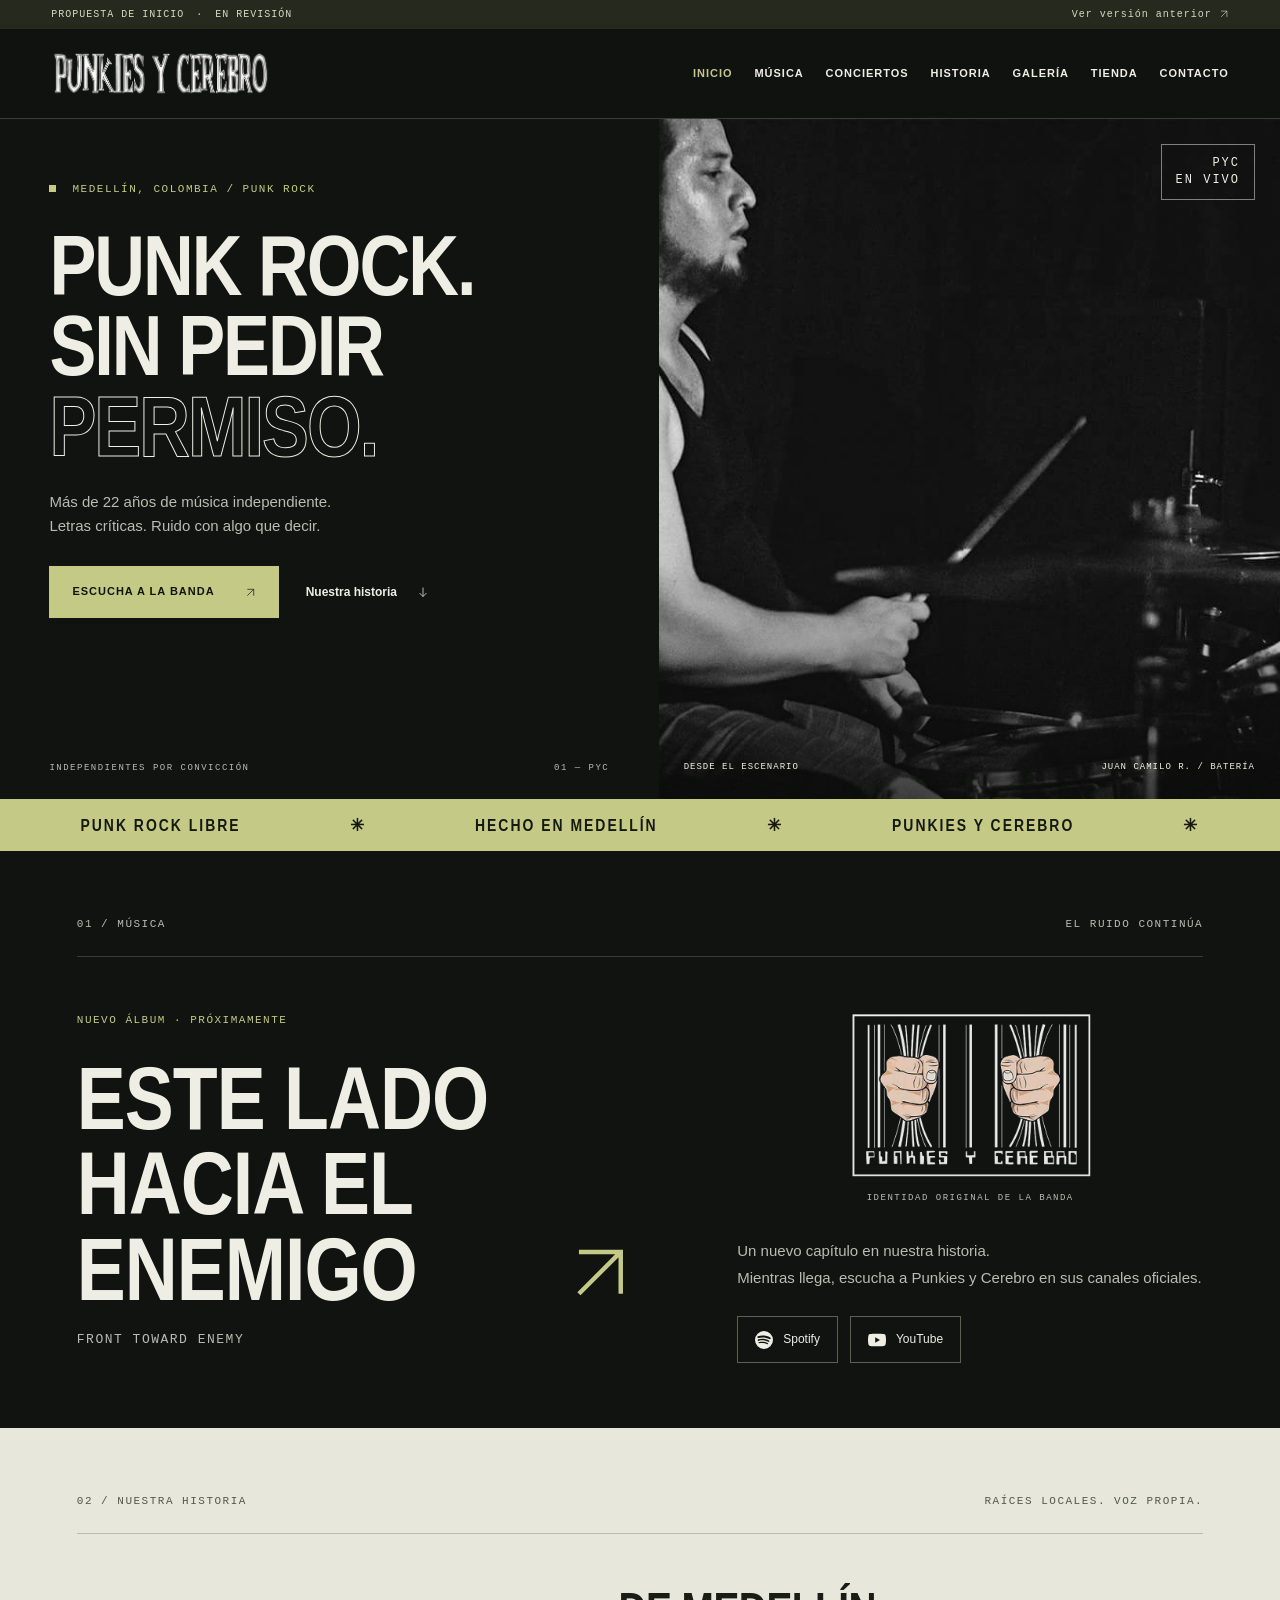
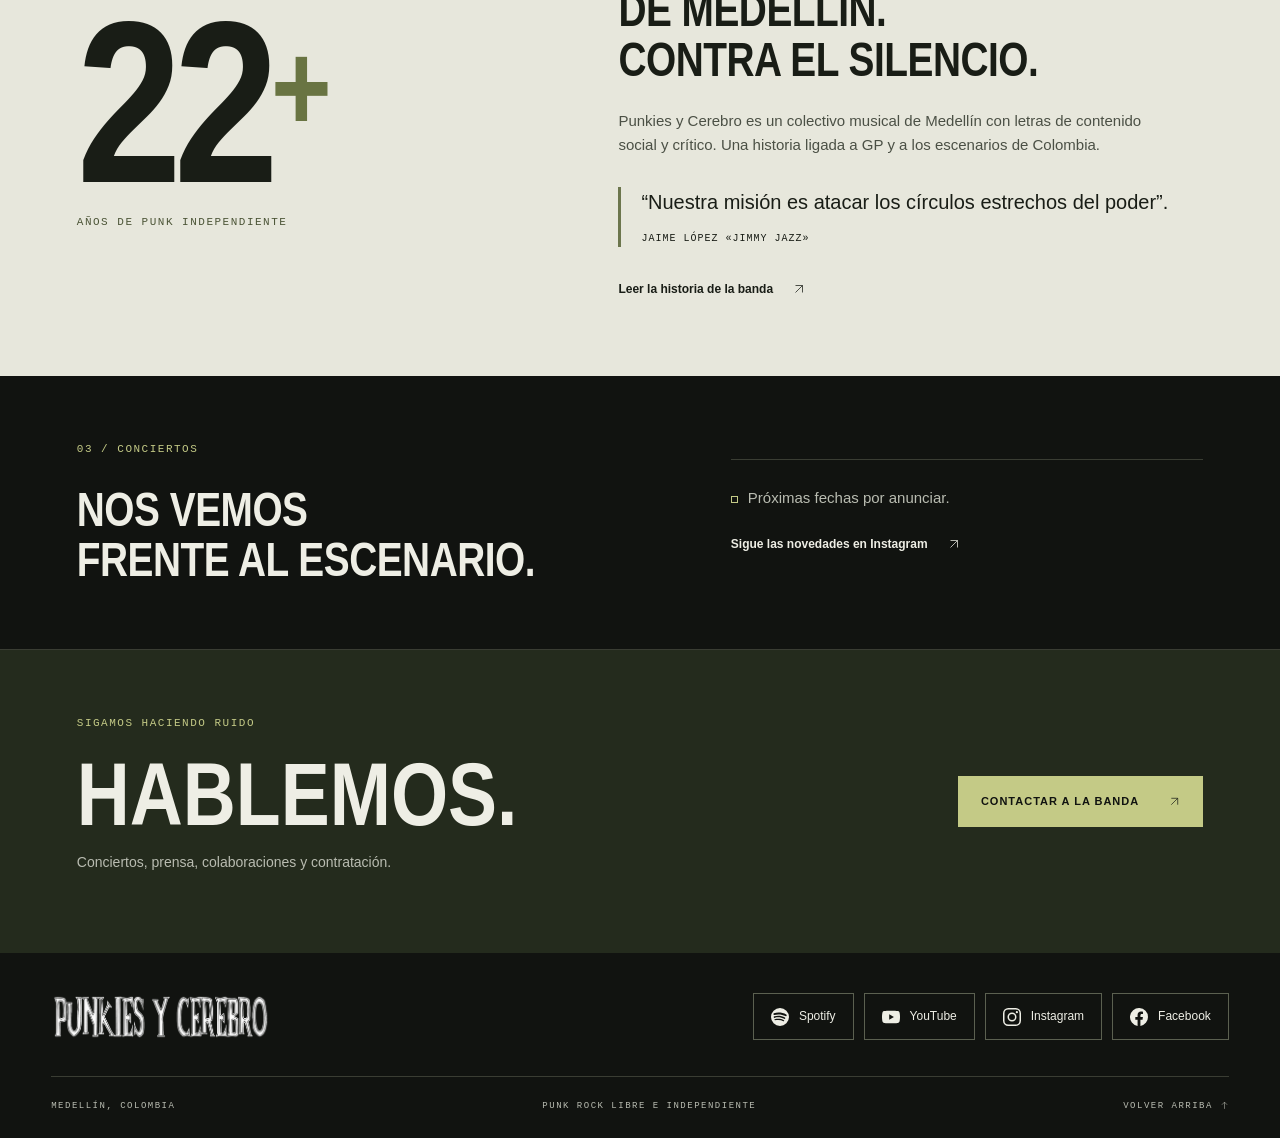
==== propuesta/index.html @ 85f1969b "Add independent homepage redesign proposal and project audit" ====
<!doctype html>
<html lang="es">
<head>
  <meta charset="utf-8">
  <meta name="viewport" content="width=device-width, initial-scale=1">
  <meta name="theme-color" content="#111310">
  <meta name="robots" content="noindex, nofollow">
  <meta name="description" content="Punkies y Cerebro. Punk rock independiente desde Medellín, Colombia. Música, historia y el nuevo álbum Este lado hacia el enemigo.">
  <title>Punkies y Cerebro — Propuesta de inicio</title>
  <link rel="icon" href="../assets/logo-emblema.png">
  <link rel="stylesheet" href="inicio.css">
  <script src="inicio.js" defer></script>
</head>
<body>
<a class="skip" href="#contenido">Saltar al contenido</a>
<div class="preview">PROPUESTA DE INICIO <span>·</span> EN REVISIÓN <a href="../index.html">Ver versión anterior <svg class="direction" aria-hidden="true" viewBox="0 0 24 24"><path d="M5 19 19 5M5 5h14v14"/></svg></a></div>
<header class="header">
  <a class="brand" href="#inicio" aria-label="Punkies y Cerebro — Inicio"><img src="../assets/logo-letras.png" alt="Punkies y Cerebro" width="909" height="198"></a>
  <button class="menu-toggle" type="button" aria-expanded="false" aria-controls="menu">MENÚ <span aria-hidden="true">☰</span></button>
  <nav id="menu" aria-label="Navegación principal">
    <a href="#inicio" aria-current="page">Inicio</a><a href="#musica">Música</a><a href="../index.html#conciertos">Conciertos</a><a href="#historia">Historia</a><a href="../index.html#galeria">Galería</a><a href="../index.html#tienda">Tienda</a><a href="#contacto">Contacto</a>
  </nav>
</header>
<main id="contenido">
<section class="hero" id="inicio" aria-labelledby="hero-title">
  <div class="hero-copy">
    <p class="eyebrow"><span class="signal" aria-hidden="true"></span> MEDELLÍN, COLOMBIA / PUNK ROCK</p>
    <h1 id="hero-title"><span class="sr-only">Punkies y Cerebro. </span>PUNK ROCK.<br>SIN PEDIR<br><span class="outline">PERMISO.</span></h1>
    <p class="hero-description">Más de 22 años de música independiente.<br>Letras críticas. Ruido con algo que decir.</p>
    <div class="actions"><a class="button solid" href="#musica">ESCUCHA A LA BANDA <span aria-hidden="true"><svg class="direction" aria-hidden="true" viewBox="0 0 24 24"><path d="M5 19 19 5M5 5h14v14"/></svg></span></a><a class="text-link" href="#historia">Nuestra historia <span aria-hidden="true"><svg class="direction" aria-hidden="true" viewBox="0 0 24 24"><path d="M12 3v18m-7-7 7 7 7-7"/></svg></span></a></div>
    <div class="hero-foot"><span>INDEPENDIENTES POR CONVICCIÓN</span><span>01 — PYC</span></div>
  </div>
  <figure class="hero-photo"><img src="../media/whatsapp-image-2026-04-08-at-83628-pm-1-1.jpeg" width="1080" height="720" alt="Juan Camilo Restrepo tocando la batería en un concierto" fetchpriority="high"><figcaption><span>DESDE EL ESCENARIO</span><span>JUAN CAMILO R. / BATERÍA</span></figcaption><div class="photo-mark" aria-hidden="true">PYC<br>EN VIVO</div></figure>
</section>
<div class="statement" aria-hidden="true"><span>PUNK ROCK LIBRE</span><span>✳</span><span>HECHO EN MEDELLÍN</span><span>✳</span><span>PUNKIES Y CEREBRO</span><span>✳</span></div>
<section class="album section" id="musica" aria-labelledby="album-title">
  <div class="section-label"><span>01 / MÚSICA</span><span>EL RUIDO CONTINÚA</span></div>
  <div class="album-grid">
    <div class="album-title"><p class="eyebrow">NUEVO ÁLBUM · PRÓXIMAMENTE</p><h2 id="album-title">ESTE LADO<br>HACIA EL<br><span>ENEMIGO</span><span class="arrow" aria-hidden="true"><svg class="direction" aria-hidden="true" viewBox="0 0 24 24"><path d="M5 19 19 5M5 5h14v14"/></svg></span></h2><p class="translation">FRONT TOWARD ENEMY</p></div>
    <div class="album-info"><img src="../assets/logo-emblema.png" alt="Emblema original de Punkies y Cerebro: dos puños entre barrotes" width="638" height="421" loading="lazy"><p class="art-caption">IDENTIDAD ORIGINAL DE LA BANDA</p><p>Un nuevo capítulo en nuestra historia.<br>Mientras llega, escucha a Punkies y Cerebro en sus canales oficiales.</p><div class="platforms" data-socials="music"></div></div>
  </div>
</section>
<section class="story section" id="historia" aria-labelledby="story-title">
  <div class="section-label"><span>02 / NUESTRA HISTORIA</span><span>RAÍCES LOCALES. VOZ PROPIA.</span></div>
  <div class="story-grid"><div><p class="years">22<span>+</span></p><p class="eyebrow">AÑOS DE PUNK INDEPENDIENTE</p></div><div><h2 id="story-title">DE MEDELLÍN.<br>CONTRA EL SILENCIO.</h2><p>Punkies y Cerebro es un colectivo musical de Medellín con letras de contenido social y crítico. Una historia ligada a GP y a los escenarios de Colombia.</p><blockquote>“Nuestra misión es atacar los círculos estrechos del poder”.<cite>JAIME LÓPEZ «JIMMY JAZZ»</cite></blockquote><a class="text-link" href="../index.html#historia">Leer la historia de la banda <span aria-hidden="true"><svg class="direction" aria-hidden="true" viewBox="0 0 24 24"><path d="M5 19 19 5M5 5h14v14"/></svg></span></a></div></div>
</section>
<section class="live section" aria-labelledby="live-title"><div><p class="eyebrow">03 / CONCIERTOS</p><h2 id="live-title">NOS VEMOS<br>FRENTE AL ESCENARIO.</h2></div><div class="live-status"><span class="status-dot" aria-hidden="true"></span><p>Próximas fechas por anunciar.</p><a class="text-link" href="https://www.instagram.com/punkiesycerebro" target="_blank" rel="noopener noreferrer">Sigue las novedades en Instagram <svg class="direction" aria-hidden="true" viewBox="0 0 24 24"><path d="M5 19 19 5M5 5h14v14"/></svg></a></div></section>
<section class="contact section" id="contacto" aria-labelledby="contact-title"><div><p class="eyebrow">SIGAMOS HACIENDO RUIDO</p><h2 id="contact-title">HABLEMOS.</h2><p>Conciertos, prensa, colaboraciones y contratación.</p></div><a class="button solid" href="../index.html#contacto">CONTACTAR A LA BANDA <span aria-hidden="true"><svg class="direction" aria-hidden="true" viewBox="0 0 24 24"><path d="M5 19 19 5M5 5h14v14"/></svg></span></a></section>
</main>
<footer><div class="footer-top"><a class="brand" href="#inicio"><img src="../assets/logo-letras.png" alt="Punkies y Cerebro — volver al inicio" width="909" height="198" loading="lazy"></a><div class="socials" data-socials="all" aria-label="Canales oficiales"></div></div><div class="footer-bottom"><span>MEDELLÍN, COLOMBIA</span><span>PUNK ROCK LIBRE E INDEPENDIENTE</span><a href="#inicio">VOLVER ARRIBA <svg class="direction" aria-hidden="true" viewBox="0 0 24 24"><path d="M12 21V3m-7 7 7-7 7 7"/></svg></a></div></footer>
</body>
</html>
---- propuesta/inicio.css ----
:root{color-scheme:dark;--bg:#111310;--paper:#eeeee5;--muted:#b9bcb1;--olive:#c4ca86;--line:#3a3d33;--display:Impact,'Arial Narrow','Liberation Sans Narrow',sans-serif}*{box-sizing:border-box}html{scroll-behavior:smooth;scroll-padding-top:105px}body{margin:0;background:var(--bg);color:var(--paper);font-family:Arial,Helvetica,sans-serif;font-size:16px;line-height:1.6}a{color:inherit;text-decoration:none}button{font:inherit}img{max-width:100%;display:block}a,button{ -webkit-tap-highlight-color:transparent}a:focus-visible,button:focus-visible{outline:3px solid var(--olive);outline-offset:6px}a:hover{text-decoration:underline;text-underline-offset:5px}.sr-only{position:absolute;width:1px;height:1px;overflow:hidden;clip-path:inset(50%);white-space:nowrap}.skip{position:fixed;top:-100px;left:20px;z-index:100;background:var(--olive);color:#111;padding:12px}.skip:focus{top:15px}.preview{padding:7px 4%;font:10px/1.5 monospace;letter-spacing:1px;background:#25291e;color:#d7dabf;display:flex;gap:12px}.preview a{margin-left:auto}.header{min-height:90px;padding:20px 4%;display:flex;align-items:center;justify-content:space-between;gap:25px;border-bottom:1px solid var(--line);background:#111310f5;position:sticky;top:0;z-index:10}.brand{display:block;flex-shrink:0;width:220px}.brand img{width:100%;height:auto}.header nav{display:flex;gap:clamp(12px,1.7vw,27px)}.header nav a{font-size:11px;font-weight:700;text-transform:uppercase;letter-spacing:1px;padding:8px 0}.header nav [aria-current]{color:var(--olive)}.menu-toggle{display:none}.hero{display:grid;grid-template-columns:1.06fr 1fr;min-height:680px}.hero-copy{padding:62px 7.5% 24px;display:flex;flex-direction:column;align-items:flex-start}.eyebrow,.section-label,.hero-foot,.translation,.art-caption,.footer-bottom{font:11px/1.6 monospace;letter-spacing:1.5px}.eyebrow{color:var(--olive);margin:0 0 25px}.signal{display:inline-block;background:var(--olive);width:7px;height:7px;margin-right:8px}.hero h1{font:900 clamp(65px,6.7vw,112px)/.94 var(--display);letter-spacing:-2px;margin:0 0 25px}.outline{color:transparent;-webkit-text-stroke:1px var(--paper)}.hero-description{font-size:15px;color:var(--muted);margin:0 0 28px}.actions{display:flex;gap:27px;align-items:center;flex-wrap:wrap}.button{display:inline-flex;align-items:center;justify-content:space-between;gap:30px;padding:16px 22px;font-size:11px;font-weight:800;letter-spacing:1px;min-height:48px;border:1px solid var(--olive);transition:background .2s,color .2s}.solid{background:var(--olive);color:#111310}.button:hover{background:var(--paper);color:#111310;text-decoration:none}.text-link{font-size:12px;font-weight:700;display:inline-flex;gap:20px;align-items:center;min-height:44px}.hero-foot{margin-top:auto;padding-top:40px;display:flex;justify-content:space-between;width:100%;font-size:9px;color:var(--muted)}.hero-photo{position:relative;margin:0;min-width:0;overflow:hidden;background:#171619}.hero-photo>img{width:100%;height:100%;object-fit:cover;object-position:43% center;filter:grayscale(1);position:absolute}.hero-photo:after{content:'';position:absolute;inset:0;background:linear-gradient(0deg,#080a08b8,transparent 35%)}.hero-photo figcaption{position:absolute;bottom:25px;left:25px;right:25px;z-index:1;font:9px/1.5 monospace;letter-spacing:1px;display:flex;justify-content:space-between;gap:15px}.photo-mark{position:absolute;right:25px;top:25px;border:1px solid #eeeee580;padding:10px 14px;font:12px/1.4 monospace;letter-spacing:2px;text-align:right}.statement{background:var(--olive);color:#161912;display:flex;justify-content:space-around;align-items:center;gap:25px;padding:15px 3%;font:700 17px/1.3 var(--display);letter-spacing:2px;overflow:hidden;white-space:nowrap}.section{padding:65px 6%;scroll-margin-top:25px}.section-label{display:flex;justify-content:space-between;gap:20px;padding-bottom:22px;border-bottom:1px solid var(--line);color:var(--muted)}.album-grid{display:grid;grid-template-columns:1.2fr 1fr;gap:9%;padding-top:55px}.album-title h2{font:900 clamp(62px,7vw,110px)/.95 var(--display);letter-spacing:-1px;margin:0;position:relative}.album-title h2>span:first-child{color:var(--olive)}.arrow{font-family:Arial,sans-serif;position:absolute;right:0;bottom:0;color:var(--olive);font-weight:400}.translation{font-size:13px;color:var(--muted);margin:20px 0 0}.album-info{align-self:center}.album-info>img{width:250px;height:auto;margin:0 auto 14px}.art-caption{text-align:center;font-size:9px;color:var(--muted);margin-bottom:32px}.album-info>p:not(.art-caption){font-size:15px;color:var(--muted);line-height:1.8}.platforms{display:flex;gap:12px;margin-top:25px;flex-wrap:wrap}.social-link{display:inline-flex;align-items:center;justify-content:center;gap:10px;padding:13px 17px;border:1px solid #5b6050;font-size:12px;min-height:46px}.social-link svg{width:18px;height:18px;fill:currentColor}.social-link:hover{border-color:var(--olive);color:var(--olive)}.story{background:#e7e7dc;color:#191d16}.story .section-label{color:#53584a;border-color:#b8bcad}.story-grid{display:grid;grid-template-columns:1fr 1.4fr;gap:11%;padding-top:50px}.years{font:900 clamp(110px,18vw,240px)/1 var(--display);letter-spacing:-8px;margin:0}.years span{color:#697442;font-size:.55em;vertical-align:top;line-height:1.6;letter-spacing:0}.story .eyebrow{color:#4b5436}.story h2,.live h2{font:800 clamp(34px,3.7vw,58px)/1.06 var(--display);letter-spacing:-.5px;margin:0 0 25px}.story p:not(.years):not(.eyebrow){font-size:15px;max-width:540px;color:#4b5045}.story blockquote{margin:30px 0 20px;padding-left:20px;border-left:3px solid #6c764d;font-size:20px;line-height:1.5}.story cite{display:block;font:10px/1.6 monospace;letter-spacing:1px;margin-top:14px}.live{display:grid;grid-template-columns:1.3fr 1fr;gap:40px;border-bottom:1px solid var(--line);align-items:center}.live h2{margin:0}.live-status{border-top:1px solid var(--line);padding-top:25px}.live-status p{display:inline;color:var(--muted);font-size:15px}.live-status a{display:flex;margin-top:12px}.status-dot{width:7px;height:7px;border:1px solid var(--olive);display:inline-block;margin-right:10px}.contact{display:flex;justify-content:space-between;align-items:center;gap:30px;background:#242b1d}.contact h2{font:900 clamp(60px,7vw,100px)/1 var(--display);margin:0}.contact p:last-child{color:var(--muted);font-size:14px}.contact .eyebrow{margin-bottom:15px}footer{padding:40px 4% 25px}.footer-top{display:flex;justify-content:space-between;align-items:center;gap:30px;padding-bottom:35px}.socials{display:flex;gap:10px;flex-wrap:wrap}.footer-bottom{font-size:9px;color:var(--muted);display:flex;justify-content:space-between;gap:15px;border-top:1px solid var(--line);padding-top:22px}
@media(min-width:1600px){main,header,footer,.preview{max-width:1800px;margin-inline:auto}}@media(max-width:1000px){.header{gap:20px}.brand{width:180px}.header nav{gap:13px}.header nav a{font-size:10px;letter-spacing:.5px}.hero{min-height:620px}.hero h1{font-size:74px}.hero-copy{padding-top:45px}.hero-foot{font-size:8px;letter-spacing:.5px}.arrow{display:none}.socials{gap:7px}.socials .social-link{padding:10px}}@media(max-width:760px){html{scroll-padding-top:90px}.preview{font-size:8px;letter-spacing:.5px;gap:7px}.header{min-height:76px;padding:17px 5%;flex-wrap:wrap}.brand{width:190px}.menu-toggle{display:flex;align-items:center;gap:12px;background:transparent;color:var(--paper);border:1px solid var(--line);padding:10px;font-size:10px;letter-spacing:1px;min-height:44px}.header nav{display:none;flex-basis:100%;padding:15px 0 5px;grid-template-columns:1fr 1fr;gap:8px 25px}.header nav.open{display:grid}.header nav a{font-size:12px;min-height:44px}.hero{grid-template-columns:1fr;min-height:0}.hero-copy{padding:38px 6% 22px}.hero h1{font-size:clamp(67px,13vw,100px);letter-spacing:-1.5px}.hero .eyebrow{font-size:9px;letter-spacing:1px;margin-bottom:22px}.hero-description{font-size:14px}.actions{gap:18px}.hero-foot{padding-top:32px;font-size:8px}.hero-photo{height:360px}.hero-photo>img{object-position:center 42%}.hero-photo figcaption{left:20px;right:20px;font-size:8px}.statement{justify-content:flex-start;font-size:14px;padding:13px 6%}.section{padding:43px 6%}.section-label{font-size:9px;letter-spacing:.8px}.section-label span:last-child{text-align:right}.album-grid,.story-grid,.live{grid-template-columns:1fr;gap:36px}.album-grid{padding-top:35px}.album-title h2{font-size:clamp(62px,13vw,88px)}.album-info{border-top:1px solid var(--line);padding-top:30px}.album-info>img{width:230px}.album-info>p:not(.art-caption){max-width:420px}.story-grid{padding-top:30px;gap:25px}.years{font-size:150px;letter-spacing:-5px}.story h2,.live h2{font-size:42px}.story blockquote{font-size:18px}.story .eyebrow{margin-bottom:0}.contact{align-items:flex-start;flex-direction:column;gap:18px}.contact h2{font-size:76px}.footer-top{align-items:flex-start;flex-direction:column}.footer-top .brand{width:220px}.footer-bottom{flex-wrap:wrap;font-size:8px}.socials .social-link{font-size:11px}.socials{display:grid;grid-template-columns:1fr 1fr;width:100%}}@media(prefers-reduced-motion:reduce){html{scroll-behavior:auto}*,*:before,*:after{transition:none!important}}
/* Tipografía fluida incluso en móviles de 320 px y fuentes de sustitución. */
.hero-copy,.album-title,.album-info,.story-grid>div,.live>div,.contact>div{min-width:0}
.arrow,.button>span,.text-link>span{font-family:'DejaVu Sans',sans-serif}
@media(max-width:760px){.hero h1{font-size:clamp(48px,10.8vw,80px)}.album-title h2{font-size:clamp(46px,11.5vw,80px)}.contact h2{font-size:clamp(47px,12vw,76px)}.story h2,.live h2{font-size:clamp(30px,8.5vw,42px)}.contact>div{max-width:100%}}
.direction{width:1em;height:1em;fill:none;stroke:currentColor;stroke-width:1.5;vertical-align:middle;flex-shrink:0}.arrow .direction{width:.8em;height:.8em}
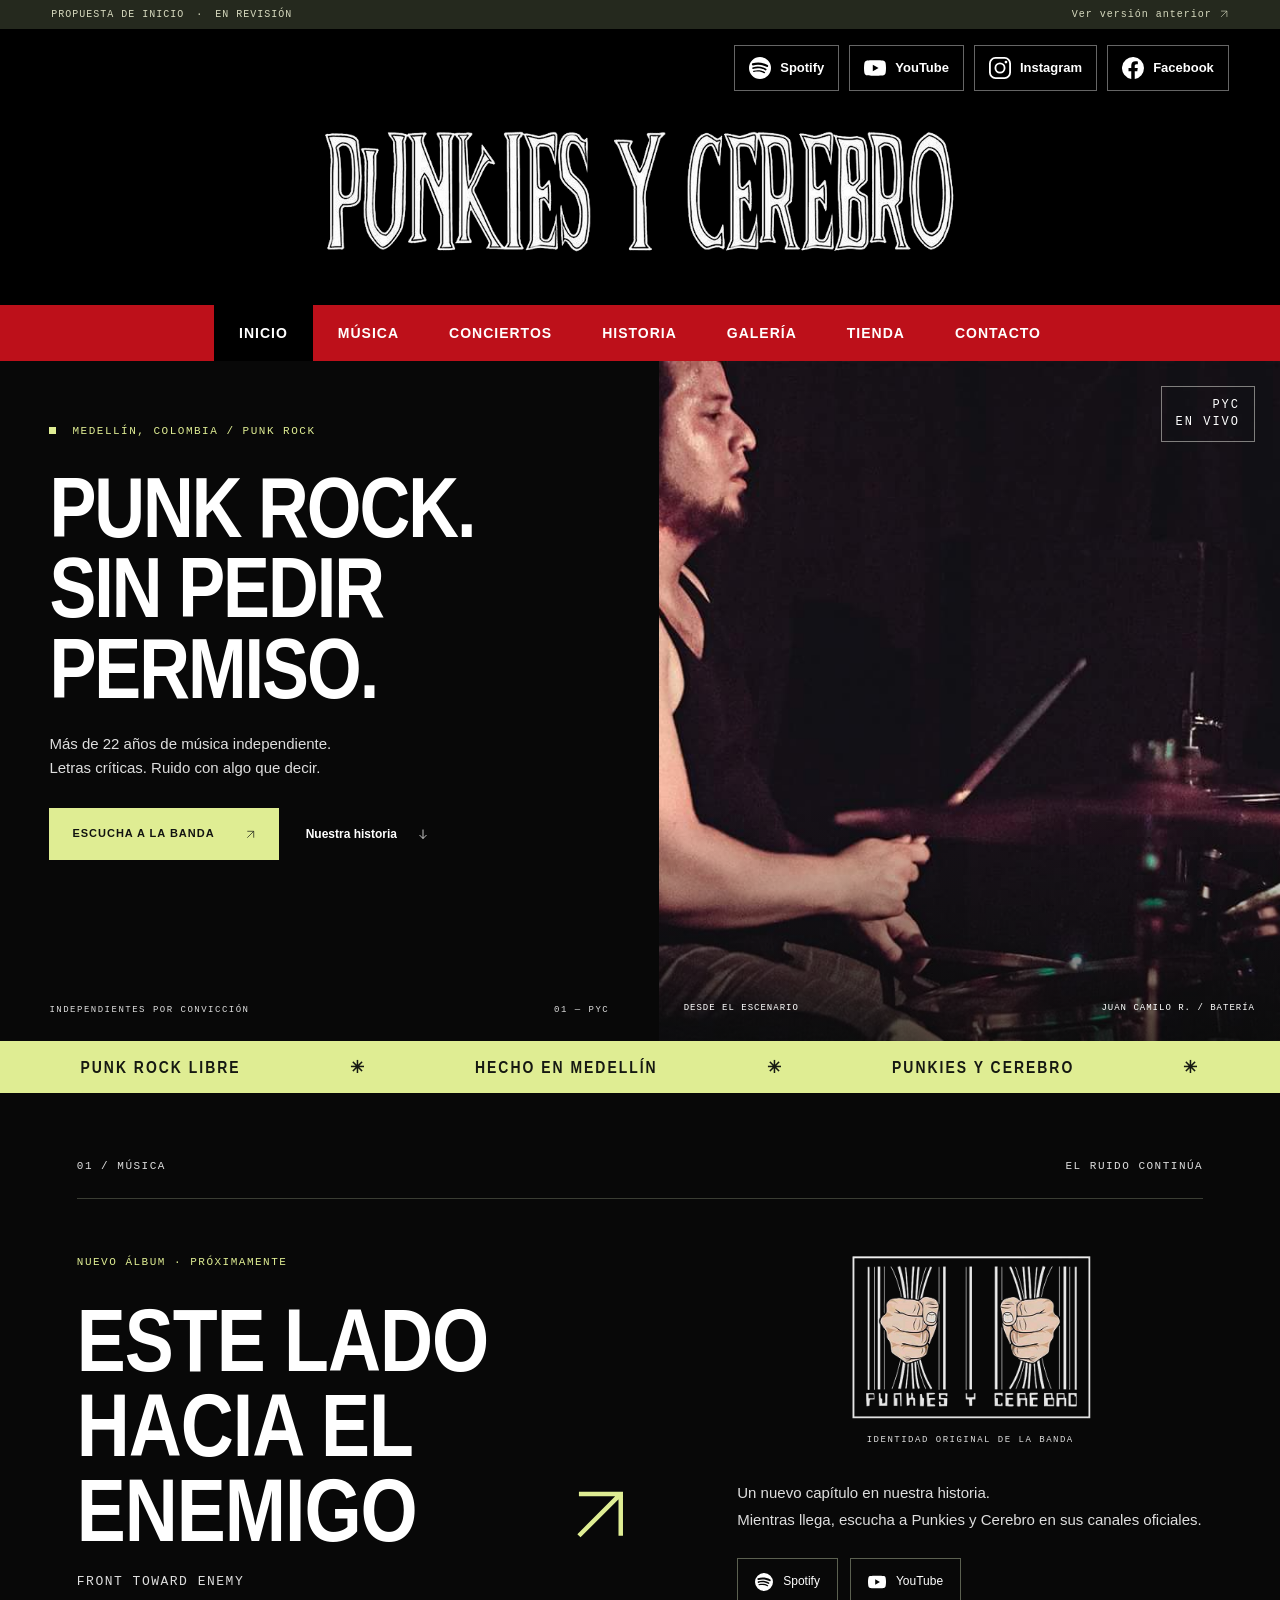
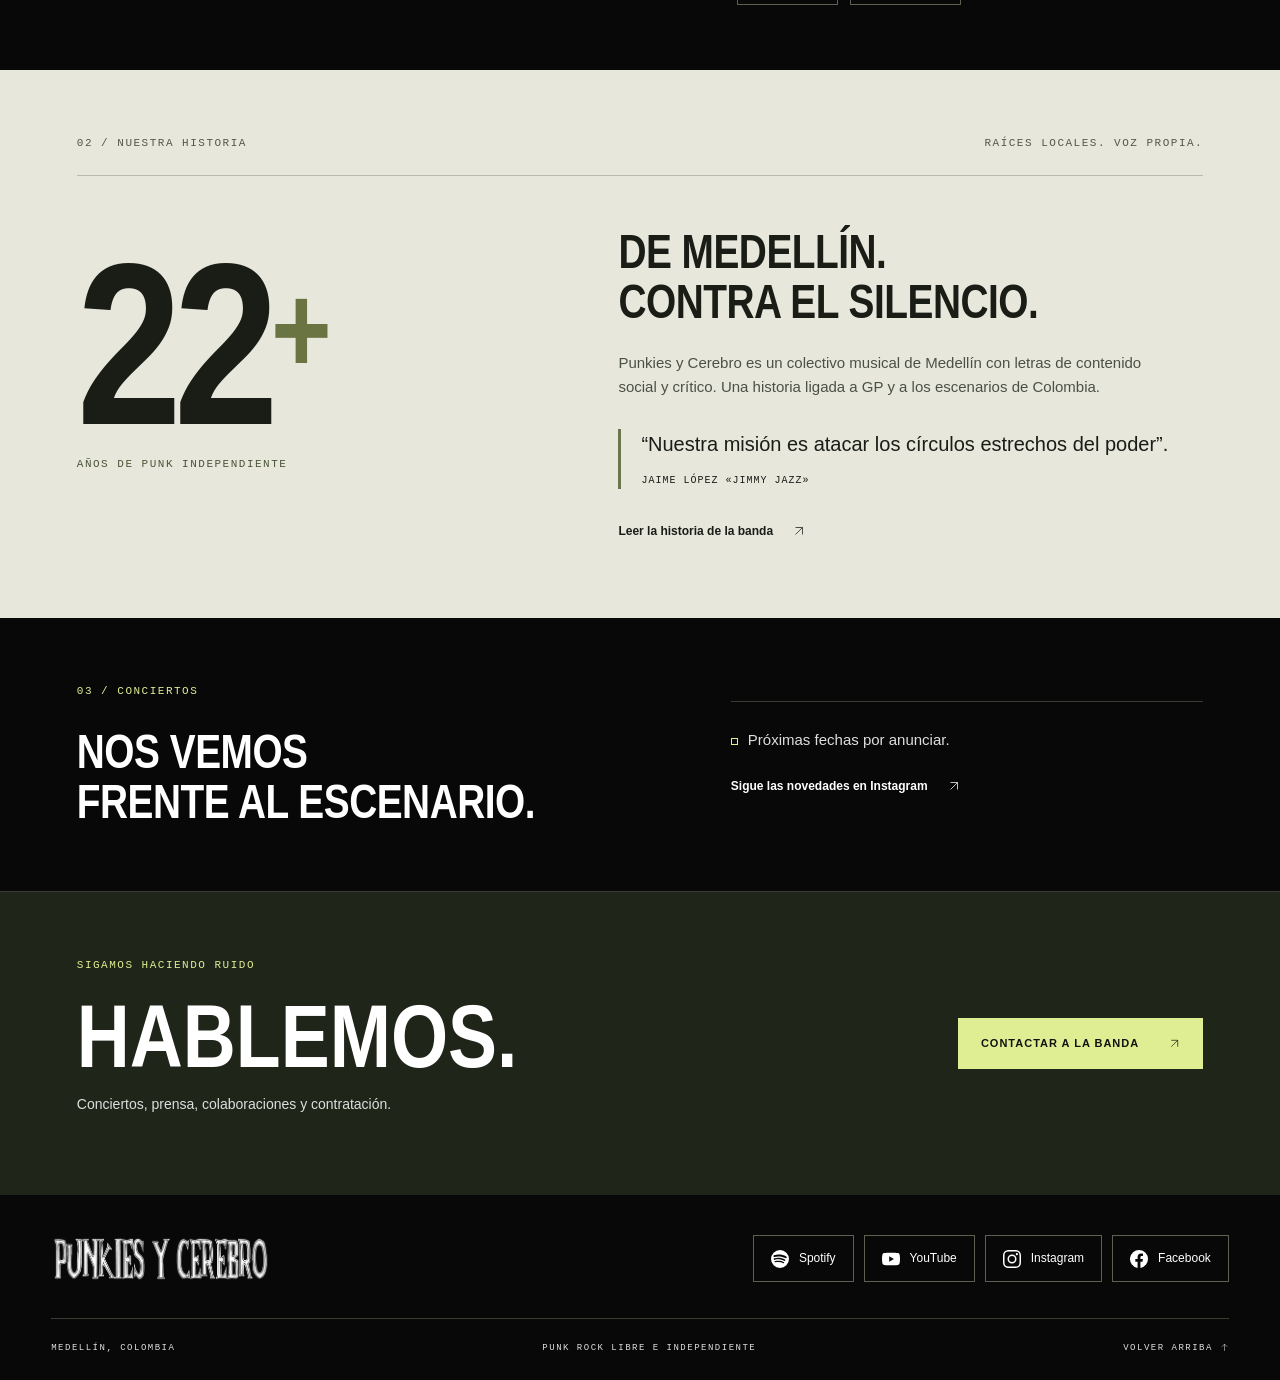
==== commit bb8fe314: "Brighten homepage and feature original logo and social links in header" ====
--- a/propuesta/index.html
+++ b/propuesta/index.html
@@ -15,6 +15,7 @@
 <a class="skip" href="#contenido">Saltar al contenido</a>
 <div class="preview">PROPUESTA DE INICIO <span>·</span> EN REVISIÓN <a href="../index.html">Ver versión anterior <svg class="direction" aria-hidden="true" viewBox="0 0 24 24"><path d="M5 19 19 5M5 5h14v14"/></svg></a></div>
 <header class="header">
+  <div class="header-socials" data-socials="all" aria-label="Redes oficiales de Punkies y Cerebro"></div>
   <a class="brand" href="#inicio" aria-label="Punkies y Cerebro — Inicio"><img src="../assets/logo-letras.png" alt="Punkies y Cerebro" width="909" height="198"></a>
   <button class="menu-toggle" type="button" aria-expanded="false" aria-controls="menu">MENÚ <span aria-hidden="true">☰</span></button>
   <nav id="menu" aria-label="Navegación principal">
--- a/propuesta/inicio.css
+++ b/propuesta/inicio.css
@@ -1,7 +1,900 @@
-:root{color-scheme:dark;--bg:#111310;--paper:#eeeee5;--muted:#b9bcb1;--olive:#c4ca86;--line:#3a3d33;--display:Impact,'Arial Narrow','Liberation Sans Narrow',sans-serif}*{box-sizing:border-box}html{scroll-behavior:smooth;scroll-padding-top:105px}body{margin:0;background:var(--bg);color:var(--paper);font-family:Arial,Helvetica,sans-serif;font-size:16px;line-height:1.6}a{color:inherit;text-decoration:none}button{font:inherit}img{max-width:100%;display:block}a,button{ -webkit-tap-highlight-color:transparent}a:focus-visible,button:focus-visible{outline:3px solid var(--olive);outline-offset:6px}a:hover{text-decoration:underline;text-underline-offset:5px}.sr-only{position:absolute;width:1px;height:1px;overflow:hidden;clip-path:inset(50%);white-space:nowrap}.skip{position:fixed;top:-100px;left:20px;z-index:100;background:var(--olive);color:#111;padding:12px}.skip:focus{top:15px}.preview{padding:7px 4%;font:10px/1.5 monospace;letter-spacing:1px;background:#25291e;color:#d7dabf;display:flex;gap:12px}.preview a{margin-left:auto}.header{min-height:90px;padding:20px 4%;display:flex;align-items:center;justify-content:space-between;gap:25px;border-bottom:1px solid var(--line);background:#111310f5;position:sticky;top:0;z-index:10}.brand{display:block;flex-shrink:0;width:220px}.brand img{width:100%;height:auto}.header nav{display:flex;gap:clamp(12px,1.7vw,27px)}.header nav a{font-size:11px;font-weight:700;text-transform:uppercase;letter-spacing:1px;padding:8px 0}.header nav [aria-current]{color:var(--olive)}.menu-toggle{display:none}.hero{display:grid;grid-template-columns:1.06fr 1fr;min-height:680px}.hero-copy{padding:62px 7.5% 24px;display:flex;flex-direction:column;align-items:flex-start}.eyebrow,.section-label,.hero-foot,.translation,.art-caption,.footer-bottom{font:11px/1.6 monospace;letter-spacing:1.5px}.eyebrow{color:var(--olive);margin:0 0 25px}.signal{display:inline-block;background:var(--olive);width:7px;height:7px;margin-right:8px}.hero h1{font:900 clamp(65px,6.7vw,112px)/.94 var(--display);letter-spacing:-2px;margin:0 0 25px}.outline{color:transparent;-webkit-text-stroke:1px var(--paper)}.hero-description{font-size:15px;color:var(--muted);margin:0 0 28px}.actions{display:flex;gap:27px;align-items:center;flex-wrap:wrap}.button{display:inline-flex;align-items:center;justify-content:space-between;gap:30px;padding:16px 22px;font-size:11px;font-weight:800;letter-spacing:1px;min-height:48px;border:1px solid var(--olive);transition:background .2s,color .2s}.solid{background:var(--olive);color:#111310}.button:hover{background:var(--paper);color:#111310;text-decoration:none}.text-link{font-size:12px;font-weight:700;display:inline-flex;gap:20px;align-items:center;min-height:44px}.hero-foot{margin-top:auto;padding-top:40px;display:flex;justify-content:space-between;width:100%;font-size:9px;color:var(--muted)}.hero-photo{position:relative;margin:0;min-width:0;overflow:hidden;background:#171619}.hero-photo>img{width:100%;height:100%;object-fit:cover;object-position:43% center;filter:grayscale(1);position:absolute}.hero-photo:after{content:'';position:absolute;inset:0;background:linear-gradient(0deg,#080a08b8,transparent 35%)}.hero-photo figcaption{position:absolute;bottom:25px;left:25px;right:25px;z-index:1;font:9px/1.5 monospace;letter-spacing:1px;display:flex;justify-content:space-between;gap:15px}.photo-mark{position:absolute;right:25px;top:25px;border:1px solid #eeeee580;padding:10px 14px;font:12px/1.4 monospace;letter-spacing:2px;text-align:right}.statement{background:var(--olive);color:#161912;display:flex;justify-content:space-around;align-items:center;gap:25px;padding:15px 3%;font:700 17px/1.3 var(--display);letter-spacing:2px;overflow:hidden;white-space:nowrap}.section{padding:65px 6%;scroll-margin-top:25px}.section-label{display:flex;justify-content:space-between;gap:20px;padding-bottom:22px;border-bottom:1px solid var(--line);color:var(--muted)}.album-grid{display:grid;grid-template-columns:1.2fr 1fr;gap:9%;padding-top:55px}.album-title h2{font:900 clamp(62px,7vw,110px)/.95 var(--display);letter-spacing:-1px;margin:0;position:relative}.album-title h2>span:first-child{color:var(--olive)}.arrow{font-family:Arial,sans-serif;position:absolute;right:0;bottom:0;color:var(--olive);font-weight:400}.translation{font-size:13px;color:var(--muted);margin:20px 0 0}.album-info{align-self:center}.album-info>img{width:250px;height:auto;margin:0 auto 14px}.art-caption{text-align:center;font-size:9px;color:var(--muted);margin-bottom:32px}.album-info>p:not(.art-caption){font-size:15px;color:var(--muted);line-height:1.8}.platforms{display:flex;gap:12px;margin-top:25px;flex-wrap:wrap}.social-link{display:inline-flex;align-items:center;justify-content:center;gap:10px;padding:13px 17px;border:1px solid #5b6050;font-size:12px;min-height:46px}.social-link svg{width:18px;height:18px;fill:currentColor}.social-link:hover{border-color:var(--olive);color:var(--olive)}.story{background:#e7e7dc;color:#191d16}.story .section-label{color:#53584a;border-color:#b8bcad}.story-grid{display:grid;grid-template-columns:1fr 1.4fr;gap:11%;padding-top:50px}.years{font:900 clamp(110px,18vw,240px)/1 var(--display);letter-spacing:-8px;margin:0}.years span{color:#697442;font-size:.55em;vertical-align:top;line-height:1.6;letter-spacing:0}.story .eyebrow{color:#4b5436}.story h2,.live h2{font:800 clamp(34px,3.7vw,58px)/1.06 var(--display);letter-spacing:-.5px;margin:0 0 25px}.story p:not(.years):not(.eyebrow){font-size:15px;max-width:540px;color:#4b5045}.story blockquote{margin:30px 0 20px;padding-left:20px;border-left:3px solid #6c764d;font-size:20px;line-height:1.5}.story cite{display:block;font:10px/1.6 monospace;letter-spacing:1px;margin-top:14px}.live{display:grid;grid-template-columns:1.3fr 1fr;gap:40px;border-bottom:1px solid var(--line);align-items:center}.live h2{margin:0}.live-status{border-top:1px solid var(--line);padding-top:25px}.live-status p{display:inline;color:var(--muted);font-size:15px}.live-status a{display:flex;margin-top:12px}.status-dot{width:7px;height:7px;border:1px solid var(--olive);display:inline-block;margin-right:10px}.contact{display:flex;justify-content:space-between;align-items:center;gap:30px;background:#242b1d}.contact h2{font:900 clamp(60px,7vw,100px)/1 var(--display);margin:0}.contact p:last-child{color:var(--muted);font-size:14px}.contact .eyebrow{margin-bottom:15px}footer{padding:40px 4% 25px}.footer-top{display:flex;justify-content:space-between;align-items:center;gap:30px;padding-bottom:35px}.socials{display:flex;gap:10px;flex-wrap:wrap}.footer-bottom{font-size:9px;color:var(--muted);display:flex;justify-content:space-between;gap:15px;border-top:1px solid var(--line);padding-top:22px}
-@media(min-width:1600px){main,header,footer,.preview{max-width:1800px;margin-inline:auto}}@media(max-width:1000px){.header{gap:20px}.brand{width:180px}.header nav{gap:13px}.header nav a{font-size:10px;letter-spacing:.5px}.hero{min-height:620px}.hero h1{font-size:74px}.hero-copy{padding-top:45px}.hero-foot{font-size:8px;letter-spacing:.5px}.arrow{display:none}.socials{gap:7px}.socials .social-link{padding:10px}}@media(max-width:760px){html{scroll-padding-top:90px}.preview{font-size:8px;letter-spacing:.5px;gap:7px}.header{min-height:76px;padding:17px 5%;flex-wrap:wrap}.brand{width:190px}.menu-toggle{display:flex;align-items:center;gap:12px;background:transparent;color:var(--paper);border:1px solid var(--line);padding:10px;font-size:10px;letter-spacing:1px;min-height:44px}.header nav{display:none;flex-basis:100%;padding:15px 0 5px;grid-template-columns:1fr 1fr;gap:8px 25px}.header nav.open{display:grid}.header nav a{font-size:12px;min-height:44px}.hero{grid-template-columns:1fr;min-height:0}.hero-copy{padding:38px 6% 22px}.hero h1{font-size:clamp(67px,13vw,100px);letter-spacing:-1.5px}.hero .eyebrow{font-size:9px;letter-spacing:1px;margin-bottom:22px}.hero-description{font-size:14px}.actions{gap:18px}.hero-foot{padding-top:32px;font-size:8px}.hero-photo{height:360px}.hero-photo>img{object-position:center 42%}.hero-photo figcaption{left:20px;right:20px;font-size:8px}.statement{justify-content:flex-start;font-size:14px;padding:13px 6%}.section{padding:43px 6%}.section-label{font-size:9px;letter-spacing:.8px}.section-label span:last-child{text-align:right}.album-grid,.story-grid,.live{grid-template-columns:1fr;gap:36px}.album-grid{padding-top:35px}.album-title h2{font-size:clamp(62px,13vw,88px)}.album-info{border-top:1px solid var(--line);padding-top:30px}.album-info>img{width:230px}.album-info>p:not(.art-caption){max-width:420px}.story-grid{padding-top:30px;gap:25px}.years{font-size:150px;letter-spacing:-5px}.story h2,.live h2{font-size:42px}.story blockquote{font-size:18px}.story .eyebrow{margin-bottom:0}.contact{align-items:flex-start;flex-direction:column;gap:18px}.contact h2{font-size:76px}.footer-top{align-items:flex-start;flex-direction:column}.footer-top .brand{width:220px}.footer-bottom{flex-wrap:wrap;font-size:8px}.socials .social-link{font-size:11px}.socials{display:grid;grid-template-columns:1fr 1fr;width:100%}}@media(prefers-reduced-motion:reduce){html{scroll-behavior:auto}*,*:before,*:after{transition:none!important}}
+:root {
+  color-scheme:dark;
+  --bg:#080808;
+  --paper:#ffffff;
+  --muted:#dedede;
+  --olive:#dfed93;
+  --line:#3a3d33;
+  --display:Impact,'Arial Narrow','Liberation Sans Narrow',sans-serif;
+}
+
+* {
+  box-sizing:border-box;
+}
+
+html {
+  scroll-behavior:smooth;
+  scroll-padding-top:105px;
+}
+
+body {
+  margin:0;
+  background:var(--bg);
+  color:var(--paper);
+  font-family:Arial,Helvetica,sans-serif;
+  font-size:16px;
+  line-height:1.6;
+}
+
+a {
+  color:inherit;
+  text-decoration:none;
+}
+
+button {
+  font:inherit;
+}
+
+img {
+  max-width:100%;
+  display:block;
+}
+
+a,button {
+  -webkit-tap-highlight-color:transparent;
+}
+
+a:focus-visible,button:focus-visible {
+  outline:3px solid var(--olive);
+  outline-offset:6px;
+}
+
+a:hover {
+  text-decoration:underline;
+  text-underline-offset:5px;
+}
+
+.sr-only {
+  position:absolute;
+  width:1px;
+  height:1px;
+  overflow:hidden;
+  clip-path:inset(50%);
+  white-space:nowrap;
+}
+
+.skip {
+  position:fixed;
+  top:-100px;
+  left:20px;
+  z-index:100;
+  background:var(--olive);
+  color:#111;
+  padding:12px;
+}
+
+.skip:focus {
+  top:15px;
+}
+
+.preview {
+  padding:7px 4%;
+  font:10px/1.5 monospace;
+  letter-spacing:1px;
+  background:#25291e;
+  color:#d7dabf;
+  display:flex;
+  gap:12px;
+}
+
+.preview a {
+  margin-left:auto;
+}
+
+.header {
+  min-height:90px;
+  padding:20px 4%;
+  display:flex;
+  align-items:center;
+  justify-content:space-between;
+  gap:25px;
+  border-bottom:1px solid var(--line);
+  background:#111310f5;
+  position:sticky;
+  top:0;
+  z-index:10;
+}
+
+.brand {
+  display:block;
+  flex-shrink:0;
+  width:220px;
+}
+
+.brand img {
+  width:100%;
+  height:auto;
+}
+
+.header nav {
+  display:flex;
+  gap:clamp(12px,1.7vw,27px);
+}
+
+.header nav a {
+  font-size:11px;
+  font-weight:700;
+  text-transform:uppercase;
+  letter-spacing:1px;
+  padding:8px 0;
+}
+
+.header nav [aria-current] {
+  color:var(--olive);
+}
+
+.menu-toggle {
+  display:none;
+}
+
+.hero {
+  display:grid;
+  grid-template-columns:1.06fr 1fr;
+  min-height:680px;
+}
+
+.hero-copy {
+  padding:62px 7.5% 24px;
+  display:flex;
+  flex-direction:column;
+  align-items:flex-start;
+}
+
+.eyebrow,.section-label,.hero-foot,.translation,.art-caption,.footer-bottom {
+  font:11px/1.6 monospace;
+  letter-spacing:1.5px;
+}
+
+.eyebrow {
+  color:var(--olive);
+  margin:0 0 25px;
+}
+
+.signal {
+  display:inline-block;
+  background:var(--olive);
+  width:7px;
+  height:7px;
+  margin-right:8px;
+}
+
+.hero h1 {
+  font:900 clamp(65px,6.7vw,112px)/.94 var(--display);
+  letter-spacing:-2px;
+  margin:0 0 25px;
+}
+
+.outline {
+  color:#ffffff;
+  -webkit-text-stroke:0;
+}
+
+.hero-description {
+  font-size:15px;
+  color:var(--muted);
+  margin:0 0 28px;
+}
+
+.actions {
+  display:flex;
+  gap:27px;
+  align-items:center;
+  flex-wrap:wrap;
+}
+
+.button {
+  display:inline-flex;
+  align-items:center;
+  justify-content:space-between;
+  gap:30px;
+  padding:16px 22px;
+  font-size:11px;
+  font-weight:800;
+  letter-spacing:1px;
+  min-height:48px;
+  border:1px solid var(--olive);
+  transition:background .2s,color .2s;
+}
+
+.solid {
+  background:var(--olive);
+  color:#111310;
+}
+
+.button:hover {
+  background:var(--paper);
+  color:#111310;
+  text-decoration:none;
+}
+
+.text-link {
+  font-size:12px;
+  font-weight:700;
+  display:inline-flex;
+  gap:20px;
+  align-items:center;
+  min-height:44px;
+}
+
+.hero-foot {
+  margin-top:auto;
+  padding-top:40px;
+  display:flex;
+  justify-content:space-between;
+  width:100%;
+  font-size:9px;
+  color:var(--muted);
+}
+
+.hero-photo {
+  position:relative;
+  margin:0;
+  min-width:0;
+  overflow:hidden;
+  background:#171619;
+}
+
+.hero-photo>img {
+  width:100%;
+  height:100%;
+  object-fit:cover;
+  object-position:43% center;
+  filter:none;
+  position:absolute;
+}
+
+.hero-photo:after {
+  content:'';
+  position:absolute;
+  inset:0;
+  background:linear-gradient(0deg,#080a08b8,transparent 35%);
+}
+
+.hero-photo figcaption {
+  position:absolute;
+  bottom:25px;
+  left:25px;
+  right:25px;
+  z-index:1;
+  font:9px/1.5 monospace;
+  letter-spacing:1px;
+  display:flex;
+  justify-content:space-between;
+  gap:15px;
+}
+
+.photo-mark {
+  position:absolute;
+  right:25px;
+  top:25px;
+  border:1px solid #eeeee580;
+  padding:10px 14px;
+  font:12px/1.4 monospace;
+  letter-spacing:2px;
+  text-align:right;
+}
+
+.statement {
+  background:var(--olive);
+  color:#161912;
+  display:flex;
+  justify-content:space-around;
+  align-items:center;
+  gap:25px;
+  padding:15px 3%;
+  font:700 17px/1.3 var(--display);
+  letter-spacing:2px;
+  overflow:hidden;
+  white-space:nowrap;
+}
+
+.section {
+  padding:65px 6%;
+  scroll-margin-top:25px;
+}
+
+.section-label {
+  display:flex;
+  justify-content:space-between;
+  gap:20px;
+  padding-bottom:22px;
+  border-bottom:1px solid var(--line);
+  color:var(--muted);
+}
+
+.album-grid {
+  display:grid;
+  grid-template-columns:1.2fr 1fr;
+  gap:9%;
+  padding-top:55px;
+}
+
+.album-title h2 {
+  font:900 clamp(62px,7vw,110px)/.95 var(--display);
+  letter-spacing:-1px;
+  margin:0;
+  position:relative;
+}
+
+.album-title h2>span:first-child {
+  color:var(--olive);
+}
+
+.arrow {
+  font-family:Arial,sans-serif;
+  position:absolute;
+  right:0;
+  bottom:0;
+  color:var(--olive);
+  font-weight:400;
+}
+
+.translation {
+  font-size:13px;
+  color:var(--muted);
+  margin:20px 0 0;
+}
+
+.album-info {
+  align-self:center;
+}
+
+.album-info>img {
+  width:250px;
+  height:auto;
+  margin:0 auto 14px;
+}
+
+.art-caption {
+  text-align:center;
+  font-size:9px;
+  color:var(--muted);
+  margin-bottom:32px;
+}
+
+.album-info>p:not(.art-caption) {
+  font-size:15px;
+  color:var(--muted);
+  line-height:1.8;
+}
+
+.platforms {
+  display:flex;
+  gap:12px;
+  margin-top:25px;
+  flex-wrap:wrap;
+}
+
+.social-link {
+  display:inline-flex;
+  align-items:center;
+  justify-content:center;
+  gap:10px;
+  padding:13px 17px;
+  border:1px solid #5b6050;
+  font-size:12px;
+  min-height:46px;
+}
+
+.social-link svg {
+  width:18px;
+  height:18px;
+  fill:currentColor;
+}
+
+.social-link:hover {
+  border-color:var(--olive);
+  color:var(--olive);
+}
+
+.story {
+  background:#e7e7dc;
+  color:#191d16;
+}
+
+.story .section-label {
+  color:#53584a;
+  border-color:#b8bcad;
+}
+
+.story-grid {
+  display:grid;
+  grid-template-columns:1fr 1.4fr;
+  gap:11%;
+  padding-top:50px;
+}
+
+.years {
+  font:900 clamp(110px,18vw,240px)/1 var(--display);
+  letter-spacing:-8px;
+  margin:0;
+}
+
+.years span {
+  color:#697442;
+  font-size:.55em;
+  vertical-align:top;
+  line-height:1.6;
+  letter-spacing:0;
+}
+
+.story .eyebrow {
+  color:#4b5436;
+}
+
+.story h2,.live h2 {
+  font:800 clamp(34px,3.7vw,58px)/1.06 var(--display);
+  letter-spacing:-.5px;
+  margin:0 0 25px;
+}
+
+.story p:not(.years):not(.eyebrow) {
+  font-size:15px;
+  max-width:540px;
+  color:#4b5045;
+}
+
+.story blockquote {
+  margin:30px 0 20px;
+  padding-left:20px;
+  border-left:3px solid #6c764d;
+  font-size:20px;
+  line-height:1.5;
+}
+
+.story cite {
+  display:block;
+  font:10px/1.6 monospace;
+  letter-spacing:1px;
+  margin-top:14px;
+}
+
+.live {
+  display:grid;
+  grid-template-columns:1.3fr 1fr;
+  gap:40px;
+  border-bottom:1px solid var(--line);
+  align-items:center;
+}
+
+.live h2 {
+  margin:0;
+}
+
+.live-status {
+  border-top:1px solid var(--line);
+  padding-top:25px;
+}
+
+.live-status p {
+  display:inline;
+  color:var(--muted);
+  font-size:15px;
+}
+
+.live-status a {
+  display:flex;
+  margin-top:12px;
+}
+
+.status-dot {
+  width:7px;
+  height:7px;
+  border:1px solid var(--olive);
+  display:inline-block;
+  margin-right:10px;
+}
+
+.contact {
+  display:flex;
+  justify-content:space-between;
+  align-items:center;
+  gap:30px;
+  background:#20251a;
+}
+
+.contact h2 {
+  font:900 clamp(60px,7vw,100px)/1 var(--display);
+  margin:0;
+}
+
+.contact p:last-child {
+  color:var(--muted);
+  font-size:14px;
+}
+
+.contact .eyebrow {
+  margin-bottom:15px;
+}
+
+footer {
+  padding:40px 4% 25px;
+}
+
+.footer-top {
+  display:flex;
+  justify-content:space-between;
+  align-items:center;
+  gap:30px;
+  padding-bottom:35px;
+}
+
+.socials {
+  display:flex;
+  gap:10px;
+  flex-wrap:wrap;
+}
+
+.footer-bottom {
+  font-size:9px;
+  color:var(--muted);
+  display:flex;
+  justify-content:space-between;
+  gap:15px;
+  border-top:1px solid var(--line);
+  padding-top:22px;
+}
+
+@media(min-width:1600px) {
+  main,header,footer,.preview {
+    max-width:1800px;
+    margin-inline:auto;
+  }
+}
+
+@media(max-width:1000px) {
+  .header {
+    gap:20px;
+  }
+  .brand {
+    width:180px;
+  }
+  .header nav {
+    gap:13px;
+  }
+  .header nav a {
+    font-size:10px;
+    letter-spacing:.5px;
+  }
+  .hero {
+    min-height:620px;
+  }
+  .hero h1 {
+    font-size:74px;
+  }
+  .hero-copy {
+    padding-top:45px;
+  }
+  .hero-foot {
+    font-size:8px;
+    letter-spacing:.5px;
+  }
+  .arrow {
+    display:none;
+  }
+  .socials {
+    gap:7px;
+  }
+  .socials .social-link {
+    padding:10px;
+  }
+}
+
+@media(max-width:760px) {
+  html {
+    scroll-padding-top:90px;
+  }
+  .preview {
+    font-size:8px;
+    letter-spacing:.5px;
+    gap:7px;
+  }
+  .header {
+    min-height:76px;
+    padding:17px 5%;
+    flex-wrap:wrap;
+  }
+  .brand {
+    width:190px;
+  }
+  .menu-toggle {
+    display:flex;
+    align-items:center;
+    gap:12px;
+    background:transparent;
+    color:var(--paper);
+    border:1px solid var(--line);
+    padding:10px;
+    font-size:10px;
+    letter-spacing:1px;
+    min-height:44px;
+  }
+  .header nav {
+    display:none;
+    flex-basis:100%;
+    padding:15px 0 5px;
+    grid-template-columns:1fr 1fr;
+    gap:8px 25px;
+  }
+  .header nav.open {
+    display:grid;
+  }
+  .header nav a {
+    font-size:12px;
+    min-height:44px;
+  }
+  .hero {
+    grid-template-columns:1fr;
+    min-height:0;
+  }
+  .hero-copy {
+    padding:38px 6% 22px;
+  }
+  .hero h1 {
+    font-size:clamp(67px,13vw,100px);
+    letter-spacing:-1.5px;
+  }
+  .hero .eyebrow {
+    font-size:9px;
+    letter-spacing:1px;
+    margin-bottom:22px;
+  }
+  .hero-description {
+    font-size:14px;
+  }
+  .actions {
+    gap:18px;
+  }
+  .hero-foot {
+    padding-top:32px;
+    font-size:8px;
+  }
+  .hero-photo {
+    height:360px;
+  }
+  .hero-photo>img {
+    object-position:center 42%;
+  }
+  .hero-photo figcaption {
+    left:20px;
+    right:20px;
+    font-size:8px;
+  }
+  .statement {
+    justify-content:flex-start;
+    font-size:14px;
+    padding:13px 6%;
+  }
+  .section {
+    padding:43px 6%;
+  }
+  .section-label {
+    font-size:9px;
+    letter-spacing:.8px;
+  }
+  .section-label span:last-child {
+    text-align:right;
+  }
+  .album-grid,.story-grid,.live {
+    grid-template-columns:1fr;
+    gap:36px;
+  }
+  .album-grid {
+    padding-top:35px;
+  }
+  .album-title h2 {
+    font-size:clamp(62px,13vw,88px);
+  }
+  .album-info {
+    border-top:1px solid var(--line);
+    padding-top:30px;
+  }
+  .album-info>img {
+    width:230px;
+  }
+  .album-info>p:not(.art-caption) {
+    max-width:420px;
+  }
+  .story-grid {
+    padding-top:30px;
+    gap:25px;
+  }
+  .years {
+    font-size:150px;
+    letter-spacing:-5px;
+  }
+  .story h2,.live h2 {
+    font-size:42px;
+  }
+  .story blockquote {
+    font-size:18px;
+  }
+  .story .eyebrow {
+    margin-bottom:0;
+  }
+  .contact {
+    align-items:flex-start;
+    flex-direction:column;
+    gap:18px;
+  }
+  .contact h2 {
+    font-size:76px;
+  }
+  .footer-top {
+    align-items:flex-start;
+    flex-direction:column;
+  }
+  .footer-top .brand {
+    width:220px;
+  }
+  .footer-bottom {
+    flex-wrap:wrap;
+    font-size:8px;
+  }
+  .socials .social-link {
+    font-size:11px;
+  }
+  .socials {
+    display:grid;
+    grid-template-columns:1fr 1fr;
+    width:100%;
+  }
+}
+
+@media(prefers-reduced-motion:reduce) {
+  html {
+    scroll-behavior:auto;
+  }
+  *,*:before,*:after {
+    transition:none!important;
+  }
+}
+
 /* Tipografía fluida incluso en móviles de 320 px y fuentes de sustitución. */
-.hero-copy,.album-title,.album-info,.story-grid>div,.live>div,.contact>div{min-width:0}
-.arrow,.button>span,.text-link>span{font-family:'DejaVu Sans',sans-serif}
-@media(max-width:760px){.hero h1{font-size:clamp(48px,10.8vw,80px)}.album-title h2{font-size:clamp(46px,11.5vw,80px)}.contact h2{font-size:clamp(47px,12vw,76px)}.story h2,.live h2{font-size:clamp(30px,8.5vw,42px)}.contact>div{max-width:100%}}
-.direction{width:1em;height:1em;fill:none;stroke:currentColor;stroke-width:1.5;vertical-align:middle;flex-shrink:0}.arrow .direction{width:.8em;height:.8em}
+.hero-copy,.album-title,.album-info,.story-grid>div,.live>div,.contact>div {
+  min-width:0;
+}
+
+.arrow,.button>span,.text-link>span {
+  font-family:'DejaVu Sans',sans-serif;
+}
+
+@media(max-width:760px) {
+  .hero h1 {
+    font-size:clamp(48px,10.8vw,80px);
+  }
+  .album-title h2 {
+    font-size:clamp(46px,11.5vw,80px);
+  }
+  .contact h2 {
+    font-size:clamp(47px,12vw,76px);
+  }
+  .story h2,.live h2 {
+    font-size:clamp(30px,8.5vw,42px);
+  }
+  .contact>div {
+    max-width:100%;
+  }
+}
+
+.direction {
+  width:1em;
+  height:1em;
+  fill:none;
+  stroke:currentColor;
+  stroke-width:1.5;
+  vertical-align:middle;
+  flex-shrink:0;
+}
+
+.arrow .direction {
+  width:.8em;
+  height:.8em;
+}
+
+/* Cabecera con identidad protagonista y redes siempre visibles. */
+.header {
+  position:relative;
+  display:grid;
+  grid-template-columns:1fr;
+  gap:0;
+  padding:0;
+  background:#000;
+  border-bottom:0;
+}
+.header-socials {
+  display:flex;
+  justify-content:flex-end;
+  gap:10px;
+  padding:16px 4% 0;
+}
+.header-socials .social-link {
+  color:#fff;
+  border-color:#666;
+  font-weight:700;
+  font-size:13px;
+  padding:10px 14px;
+  gap:9px;
+}
+.header-socials .social-link svg {
+  width:22px;
+  height:22px;
+}
+.header-socials .social-link:hover {
+  background:#b90e18;
+  border-color:#fff;
+}
+.header .brand {
+  width:min(650px,72vw);
+  justify-self:center;
+  margin:30px 0 42px;
+}
+.header nav {
+  display:flex;
+  justify-content:center;
+  flex-wrap:wrap;
+  gap:0;
+  padding:0 3%;
+  background:#bd101a;
+}
+.header nav a {
+  color:#fff;
+  font-size:14px;
+  letter-spacing:1px;
+  padding:17px 25px;
+  min-height:54px;
+}
+.header nav [aria-current],.header nav a:hover {
+  background:#000;
+  color:#fff;
+}
+@media(max-width:760px) {
+  .header-socials {
+    justify-content:center;
+    gap:7px;
+    padding:14px 12px 0;
+  }
+  .header-socials .social-link {
+    width:48px;
+    height:48px;
+    padding:12px;
+    font-size:0;
+    gap:0;
+  }
+  .header .brand {
+    width:88%;
+    max-width:500px;
+    margin:28px 0;
+  }
+  .header .menu-toggle {
+    display:flex;
+    justify-content:space-between;
+    background:#bd101a;
+    border:0;
+    padding:15px 6%;
+    font-size:13px;
+    color:#fff;
+  }
+  .header nav {
+    display:none;
+    padding:8px 3%;
+  }
+  .header nav.open {
+    display:grid;
+    grid-template-columns:1fr 1fr;
+  }
+  .header nav a {
+    font-size:12px;
+    padding:13px;
+  }
+}
